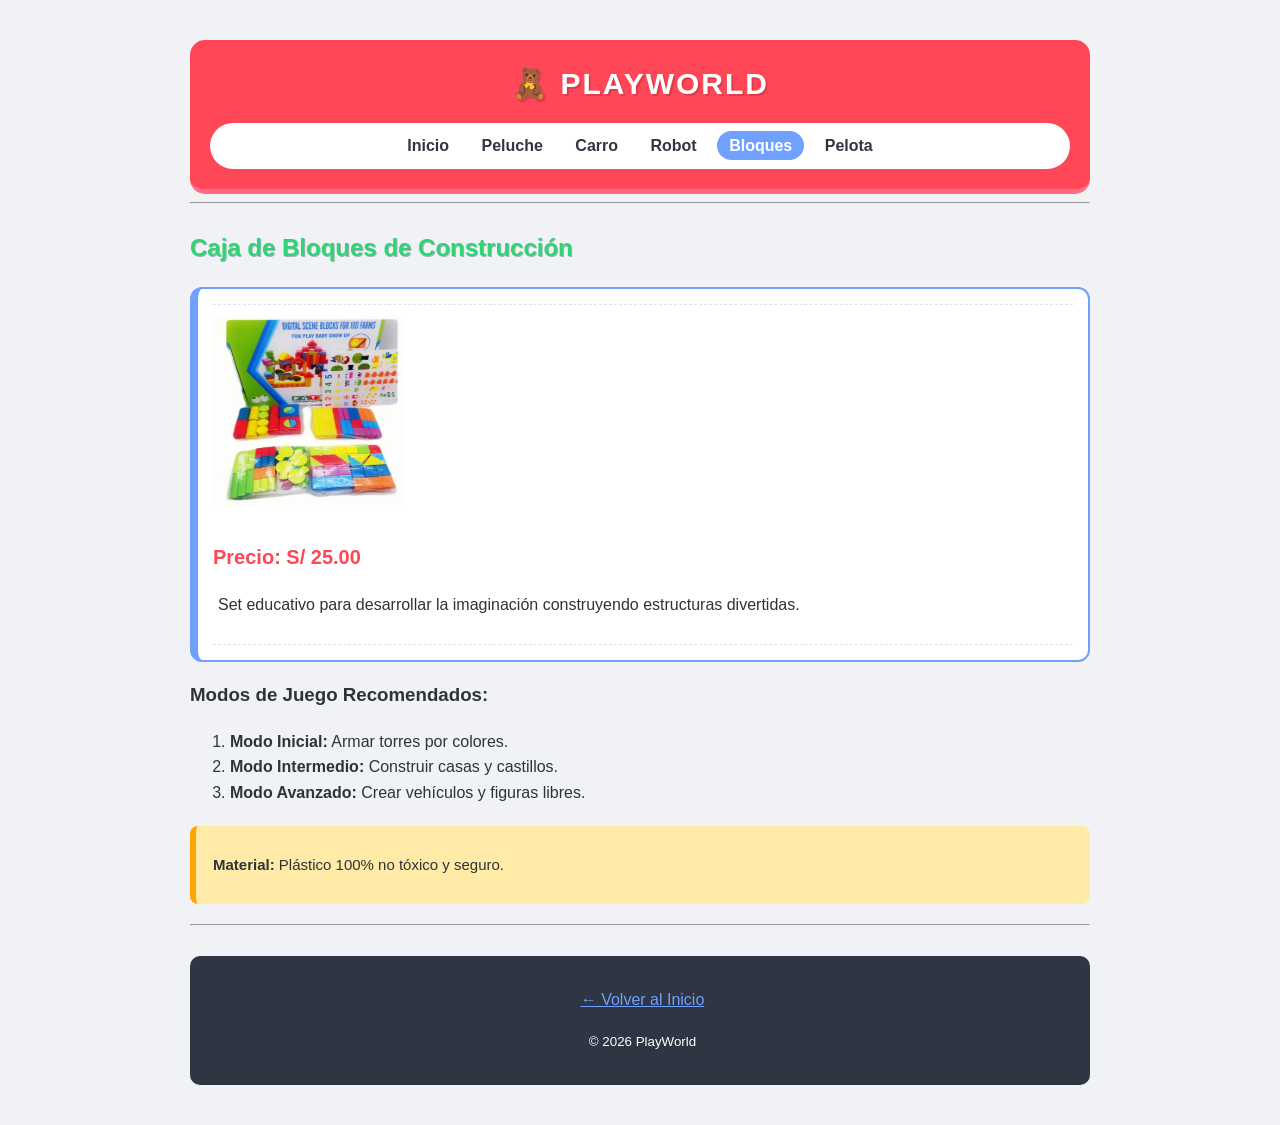
==== bloques.html @ 8ad3affb "Add files via upload" ====
<!DOCTYPE html>
<html lang="es">
<head>
    <meta charset="UTF-8">
    <title>Kit de Bloques - PlayWorld</title>
    <link rel="stylesheet" href="p.css">
</head>
<body>

    <header>
        <h1>🧸 PlayWorld</h1>
        <nav>
            <a href="index.html">Inicio</a>
            <a href="peluche.html">Peluche</a>
            <a href="carro.html">Carro</a>
            <a href="robot.html">Robot</a>
            <a href="bloques.html" class="activo">Bloques</a>
            <a href="pelota.html">Pelota</a>
        </nav>
</header>
<hr>
<section>
 <h2>Caja de Bloques de Construcción</h2>
<article>
 <div>
 <img src="bloques.jpg.png" alt="Bloques" width="200" height="200">
 <h3><span>Precio: S/ 25.00</span></h3>
 <p>Set educativo para desarrollar la imaginación construyendo estructuras divertidas.</p>
</div>
 </article>
 <h3>Modos de Juego Recomendados:</h3>
<ol>
    <li><strong>Modo Inicial:</strong> Armar torres por colores.</li>
      <li><strong>Modo Intermedio:</strong> Construir casas y castillos.</li>
      <li><strong>Modo Avanzado:</strong> Crear vehículos y figuras libres.</li>
  </ol>
 </section>
  <aside>
     <p><strong>Material:</strong> Plástico 100% no tóxico y seguro.</p>
    </aside>
    <hr>
    <footer>
        <p><a href="index.html">← Volver al Inicio</a></p>
        <p><small>&copy; 2026 PlayWorld</small></p>
    </footer>
</body>
</html>
---- p.css ----
/* Configuración general */
body {
    font-family: 'Segoe UI', Tahoma, Geneva, Verdana, sans-serif;
    font-size: 16px;
    line-height: 1.6;
    color: #2d3436;
    background-color: #f1f2f6;
    max-width: 900px;
    margin: 20px auto;
    padding: 20px;
}

/* Encabezado */
header {
    background-color: #ff4757;
    color: white;
    text-align: center;
    padding: 20px;
    border-radius: 15px;
    border-bottom: 5px solid #ff6b81;
}

h1 {
    margin: 0;
    font-size: 30px;
    text-transform: uppercase;
    text-shadow: 2px 2px 0px #00000022;
    letter-spacing: 2px;
}

/* Menú */
nav {
    margin-top: 15px;
    background: #ffffff;
    padding: 10px;
    border-radius: 25px;
}

nav a {
    color: #2f3542;
    text-decoration: none;
    font-weight: bold;
    padding: 6px 12px;
    margin: 0 2px;
    border-radius: 15px;
}

nav a:hover, nav a.activo {
    background-color: #70a1ff;
    color: white;
}

/* Títulos */
h2 {
    color: #2ed573;
    text-shadow: 1px 1px #a4b0be;
    margin-top: 25px;
}

/* Estilos de tarjetas y secciones variadas */
article {
    background-color: #ffffff;
    border: 2px solid #70a1ff;
    border-radius: 12px;
    padding: 15px;
    margin: 15px 0;
    border-left: 8px solid #70a1ff;
}

article div {
    border-top: 1px dashed #dfe4ea;
    border-bottom: 1px dashed #dfe4ea;
    padding: 10px 0;
}

h3 span {
    text-transform: capitalize;
    color: #ff4757;
    font-size: 20px;
}

p {
    text-indent: 5px;
}

/* Botones */
.btn-ver {
    display: inline-block;
    background-color: #2ed573;
    color: white !important;
    padding: 8px 15px;
    text-decoration: none;
    border-radius: 20px;
    font-weight: bold;
}

.btn-ver:hover {
    background-color: #26af5f;
}

/* Avisos laterales */
aside {
    border-left: 6px solid #ffa502;
    background-color: #ffeaa7;
    padding: 12px;
    border-radius: 8px;
    margin: 20px 0;
    font-size: 15px;
}

/* Tablas para productos técnicos */
table {
    width: 100%;
    border-collapse: collapse;
    margin-top: 10px;
}

table, th, td {
    border: 1px solid #70a1ff;
}

th, td {
    padding: 8px;
    text-align: left;
}

th {
    background-color: #70a1ff;
    color: white;
}

/* Footer */
footer {
    text-align: center;
    background-color: #2f3542;
    color: white;
    padding: 15px;
    border-radius: 10px;
    margin-top: 30px;
}

footer a {
    color: #70a1ff;
}
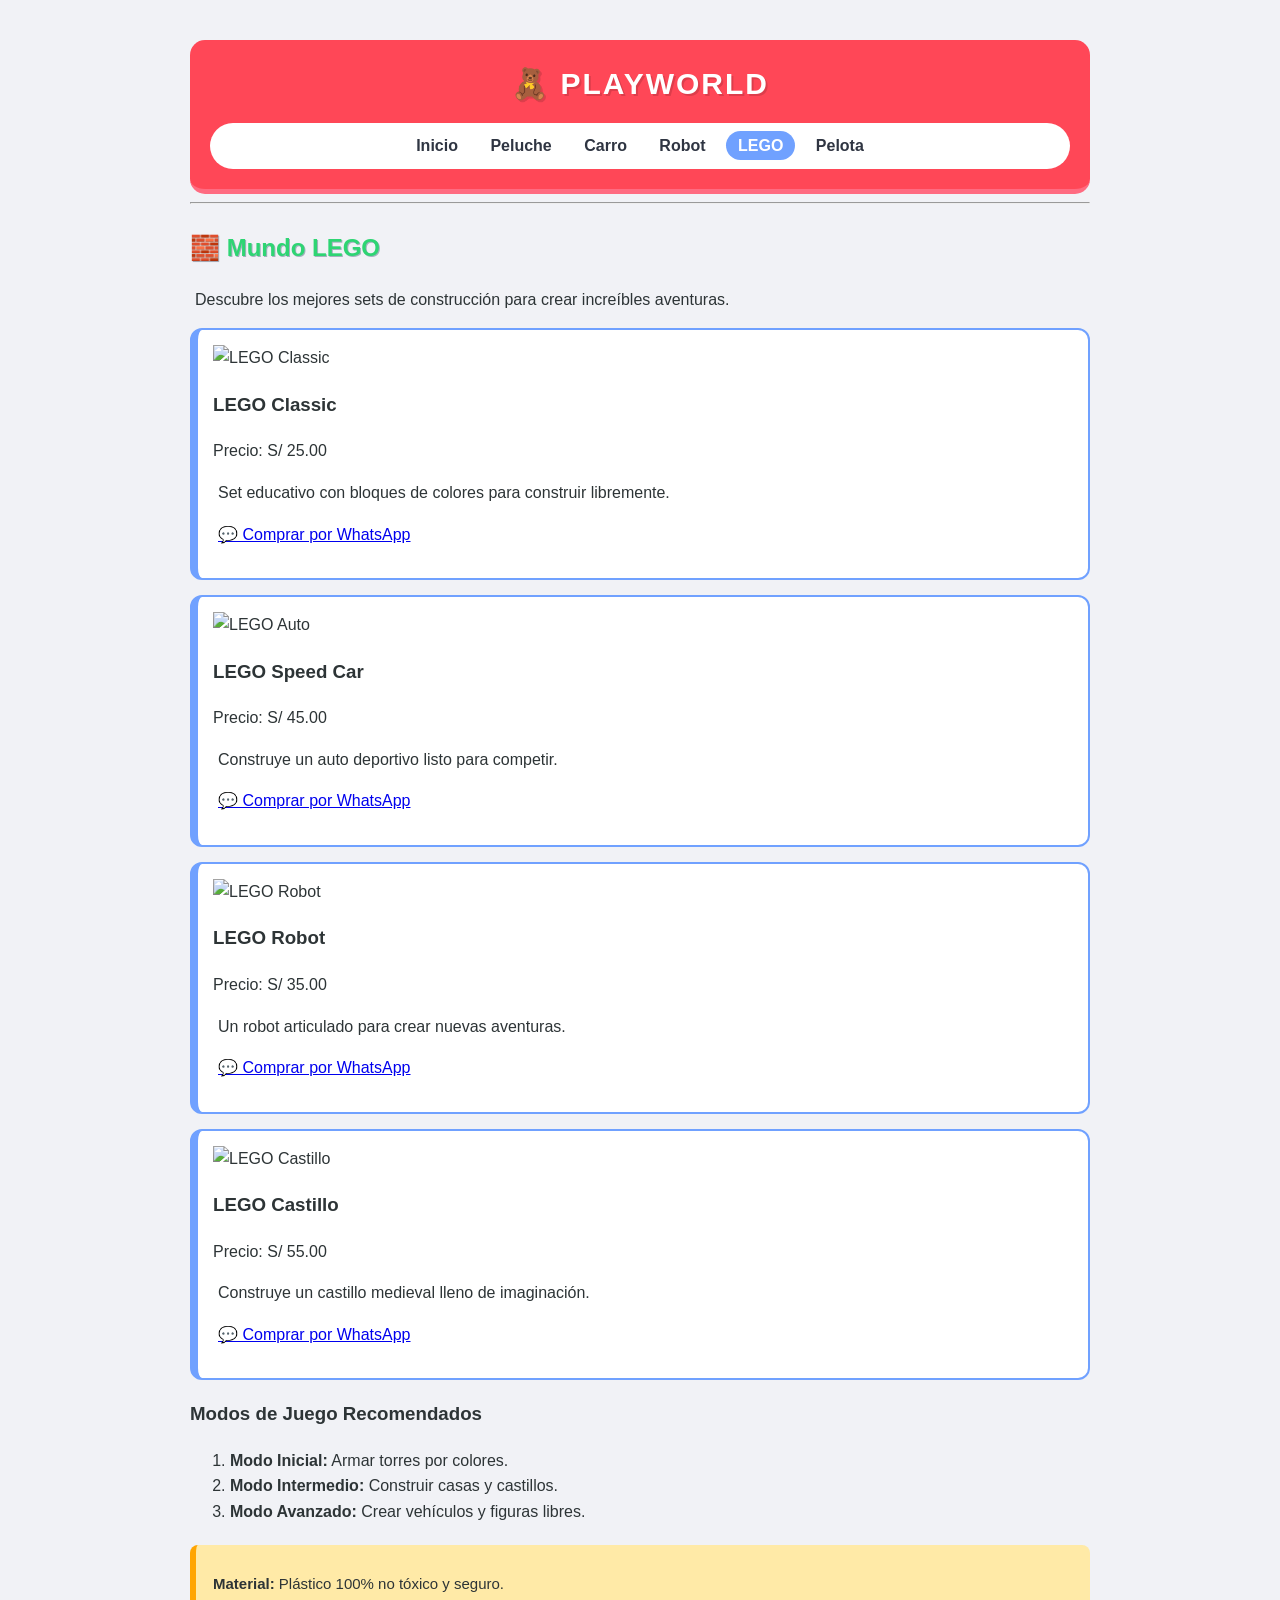
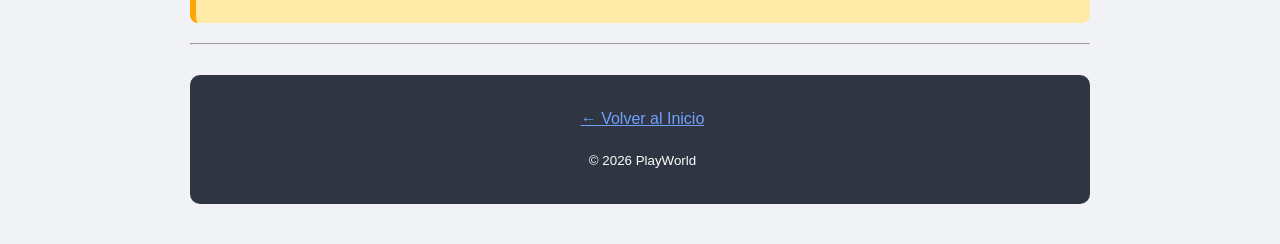
==== commit 1b01115c: "Add files via upload" ====
--- a/bloques.html
+++ b/bloques.html
@@ -1,47 +1,119 @@
+
 <!DOCTYPE html>
 <html lang="es">
 <head>
     <meta charset="UTF-8">
-    <title>Kit de Bloques - PlayWorld</title>
+    <meta name="viewport" content="width=device-width, initial-scale=1.0">
+    <title>LEGO - PlayWorld</title>
     <link rel="stylesheet" href="p.css">
 </head>
 <body>
 
-    <header>
-        <h1>🧸 PlayWorld</h1>
-        <nav>
-            <a href="index.html">Inicio</a>
-            <a href="peluche.html">Peluche</a>
-            <a href="carro.html">Carro</a>
-            <a href="robot.html">Robot</a>
-            <a href="bloques.html" class="activo">Bloques</a>
-            <a href="pelota.html">Pelota</a>
-        </nav>
+<header>
+    <h1>🧸 PlayWorld</h1>
+    <nav>
+        <a href="index.html">Inicio</a>
+        <a href="producto1.html">Peluche</a>
+        <a href="producto2.html">Carro</a>
+        <a href="producto3.html">Robot</a>
+        <a href="bloques.html" class="activo">LEGO</a>
+        <a href="producto5.html">Pelota</a>
+    </nav>
 </header>
+
 <hr>
+
 <section>
- <h2>Caja de Bloques de Construcción</h2>
-<article>
- <div>
- <img src="bloques.jpg.png" alt="Bloques" width="200" height="200">
- <h3><span>Precio: S/ 25.00</span></h3>
- <p>Set educativo para desarrollar la imaginación construyendo estructuras divertidas.</p>
-</div>
- </article>
- <h3>Modos de Juego Recomendados:</h3>
-<ol>
-    <li><strong>Modo Inicial:</strong> Armar torres por colores.</li>
-      <li><strong>Modo Intermedio:</strong> Construir casas y castillos.</li>
-      <li><strong>Modo Avanzado:</strong> Crear vehículos y figuras libres.</li>
-  </ol>
- </section>
-  <aside>
-     <p><strong>Material:</strong> Plástico 100% no tóxico y seguro.</p>
-    </aside>
-    <hr>
-    <footer>
-        <p><a href="index.html">← Volver al Inicio</a></p>
-        <p><small>&copy; 2026 PlayWorld</small></p>
-    </footer>
+    <h2>🧱 Mundo LEGO</h2>
+    <p>Descubre los mejores sets de construcción para crear increíbles aventuras.</p>
+
+    <div class="catalogo">
+
+        <article class="producto">
+            <img src="clasiclego.png" alt="LEGO Classic" width="200" height="200">
+            <h3>LEGO Classic</h3>
+            <span>Precio: S/ 25.00</span>
+            <p>Set educativo con bloques de colores para construir libremente.</p>
+
+            <p>
+                <a href="https://wa.me/51940044156?text=Hola%2C%20quiero%20comprar%20el%20LEGO%20Classic%20por%20S%2F%2025.00"
+                   class="btn-whatsapp"
+                   target="_blank"
+                   rel="noopener noreferrer">
+                    💬 Comprar por WhatsApp
+                </a>
+            </p>
+        </article>
+
+        <article class="producto">
+            <img src="legospeedcar.png" alt="LEGO Auto" width="200" height="200">
+            <h3>LEGO Speed Car</h3>
+            <span>Precio: S/ 45.00</span>
+            <p>Construye un auto deportivo listo para competir.</p>
+
+            <p>
+                <a href="https://wa.me/51940044156?text=Hola%2C%20quiero%20comprar%20el%20LEGO%20Speed%20Car%20por%20S%2F%2045.00"
+                   class="btn-whatsapp"
+                   target="_blank"
+                   rel="noopener noreferrer">
+                    💬 Comprar por WhatsApp
+                </a>
+            </p>
+        </article>
+
+        <article class="producto">
+            <img src="robotylego.png" alt="LEGO Robot" width="200" height="200">
+            <h3>LEGO Robot</h3>
+            <span>Precio: S/ 35.00</span>
+            <p>Un robot articulado para crear nuevas aventuras.</p>
+
+            <p>
+                <a href="https://wa.me/51940044156?text=Hola%2C%20quiero%20comprar%20el%20LEGO%20Robot%20por%20S%2F%2035.00"
+                   class="btn-whatsapp"
+                   target="_blank"
+                   rel="noopener noreferrer">
+                    💬 Comprar por WhatsApp
+                </a>
+            </p>
+        </article>
+
+        <article class="producto">
+            <img src="castillolego.png" alt="LEGO Castillo" width="200" height="200">
+            <h3>LEGO Castillo</h3>
+            <span>Precio: S/ 55.00</span>
+            <p>Construye un castillo medieval lleno de imaginación.</p>
+
+            <p>
+                <a href="https://wa.me/51940044156?text=Hola%2C%20quiero%20comprar%20el%20LEGO%20Castillo%20por%20S%2F%2055.00"
+                   class="btn-whatsapp"
+                   target="_blank"
+                   rel="noopener noreferrer">
+                    💬 Comprar por WhatsApp
+                </a>
+            </p>
+        </article>
+
+    </div>
+
+    <h3>Modos de Juego Recomendados</h3>
+    <ol>
+        <li><strong>Modo Inicial:</strong> Armar torres por colores.</li>
+        <li><strong>Modo Intermedio:</strong> Construir casas y castillos.</li>
+        <li><strong>Modo Avanzado:</strong> Crear vehículos y figuras libres.</li>
+    </ol>
+
+</section>
+
+<aside>
+    <p><strong>Material:</strong> Plástico 100% no tóxico y seguro.</p>
+</aside>
+
+<hr>
+
+<footer>
+    <p><a href="index.html">← Volver al Inicio</a></p>
+    <p><small>&copy; 2026 PlayWorld</small></p>
+</footer>
+
 </body>
-</html>+</html>
